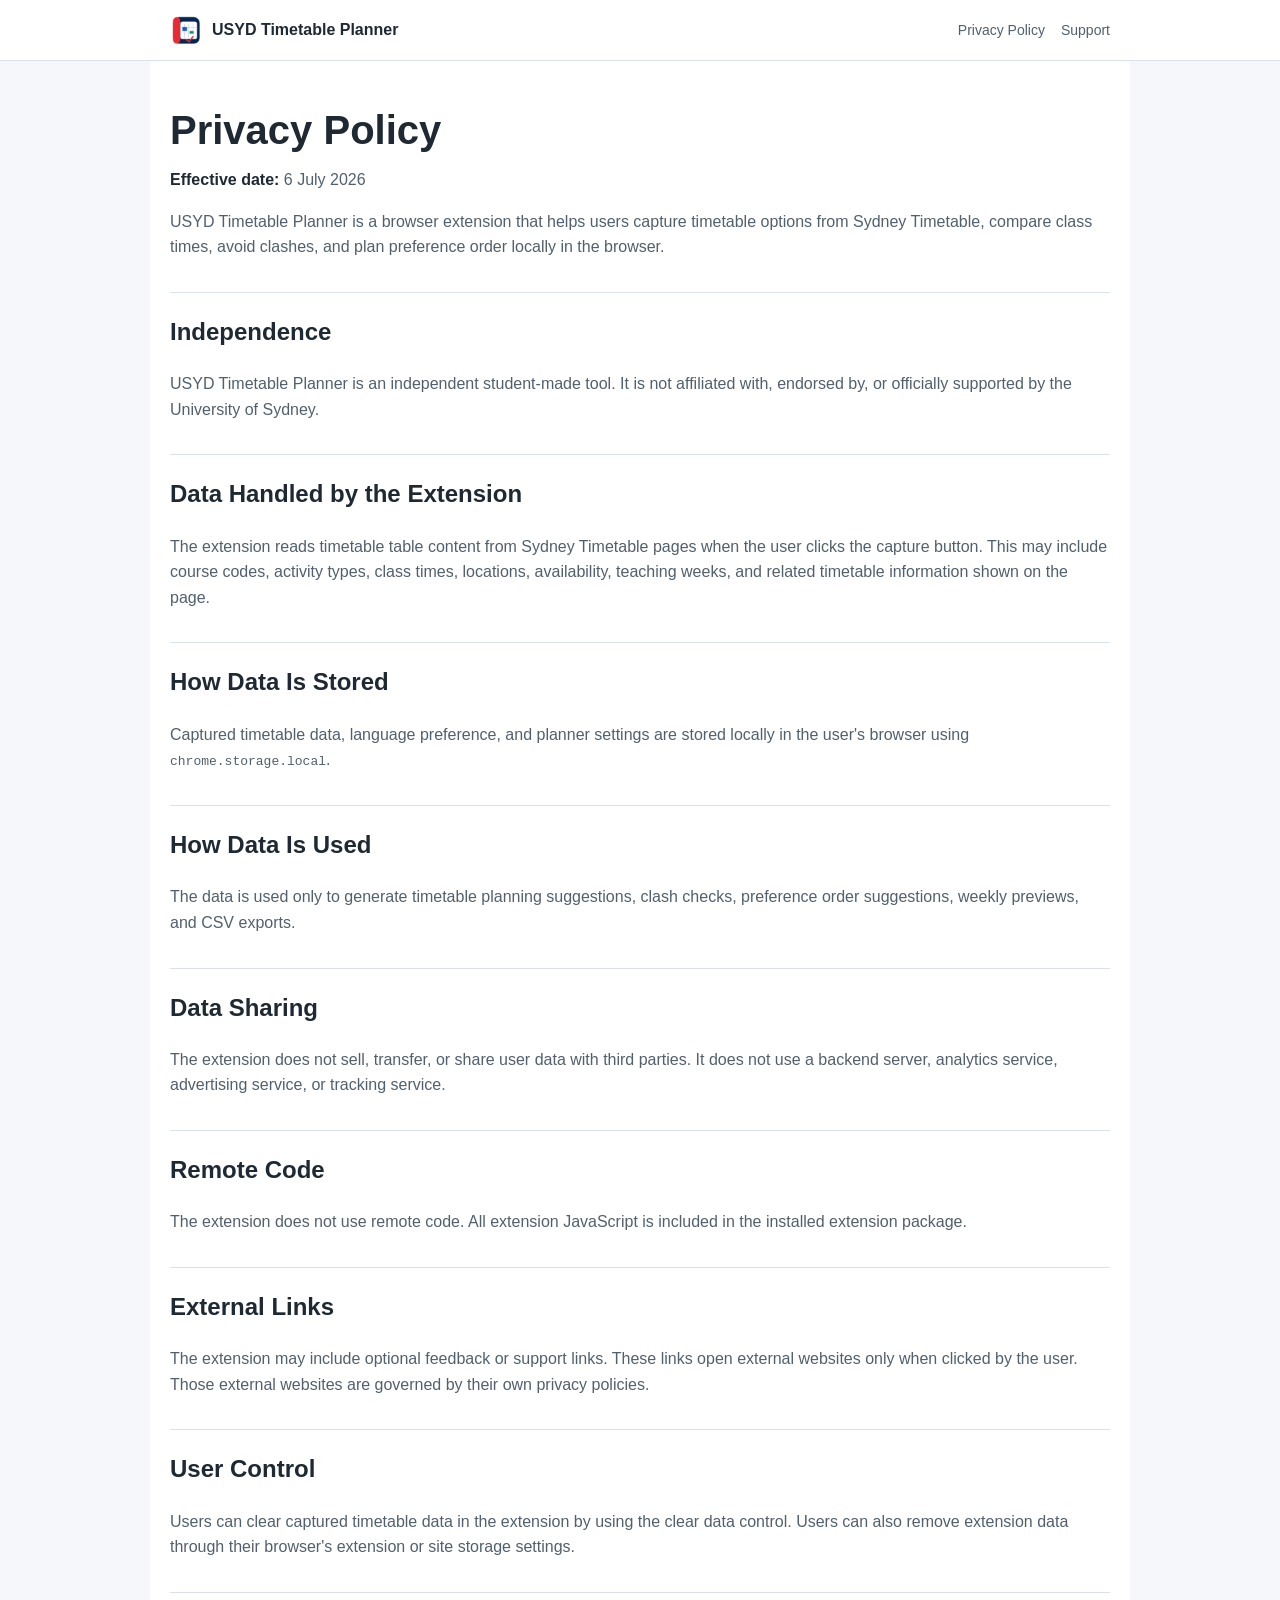
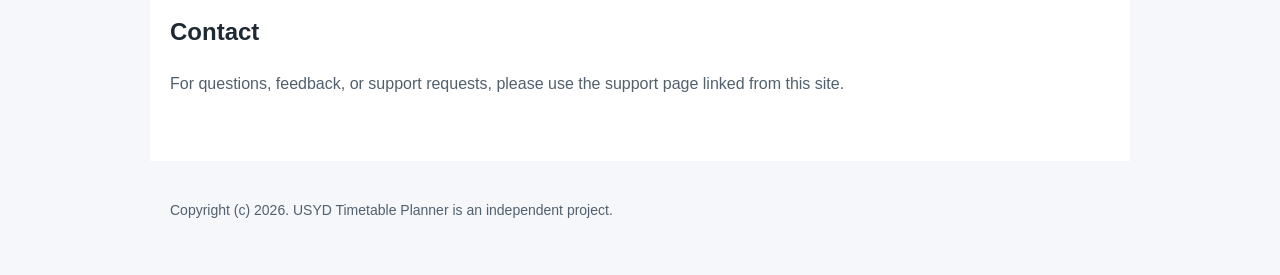
==== docs/privacy.html @ c4a8401a "Add public site pages" ====
<!DOCTYPE html>
<html lang="en">
<head>
  <meta charset="UTF-8" />
  <meta name="viewport" content="width=device-width, initial-scale=1" />
  <title>Privacy Policy | USYD Timetable Planner</title>
  <meta name="description" content="Privacy policy for the USYD Timetable Planner browser extension." />
  <link rel="stylesheet" href="styles.css" />
</head>
<body>
  <header class="site-header">
    <nav class="nav" aria-label="Primary navigation">
      <a class="brand" href="index.html">
        <img src="../assets/icons/icon48.png" alt="" />
        <span>USYD Timetable Planner</span>
      </a>
      <div class="nav-links">
        <a href="privacy.html">Privacy Policy</a>
        <a href="support.html">Support</a>
      </div>
    </nav>
  </header>

  <main class="content">
    <h1>Privacy Policy</h1>
    <p><strong>Effective date:</strong> 6 July 2026</p>

    <p>USYD Timetable Planner is a browser extension that helps users capture timetable options from Sydney Timetable, compare class times, avoid clashes, and plan preference order locally in the browser.</p>

    <h2>Independence</h2>
    <p>USYD Timetable Planner is an independent student-made tool. It is not affiliated with, endorsed by, or officially supported by the University of Sydney.</p>

    <h2>Data Handled by the Extension</h2>
    <p>The extension reads timetable table content from Sydney Timetable pages when the user clicks the capture button. This may include course codes, activity types, class times, locations, availability, teaching weeks, and related timetable information shown on the page.</p>

    <h2>How Data Is Stored</h2>
    <p>Captured timetable data, language preference, and planner settings are stored locally in the user's browser using <code>chrome.storage.local</code>.</p>

    <h2>How Data Is Used</h2>
    <p>The data is used only to generate timetable planning suggestions, clash checks, preference order suggestions, weekly previews, and CSV exports.</p>

    <h2>Data Sharing</h2>
    <p>The extension does not sell, transfer, or share user data with third parties. It does not use a backend server, analytics service, advertising service, or tracking service.</p>

    <h2>Remote Code</h2>
    <p>The extension does not use remote code. All extension JavaScript is included in the installed extension package.</p>

    <h2>External Links</h2>
    <p>The extension may include optional feedback or support links. These links open external websites only when clicked by the user. Those external websites are governed by their own privacy policies.</p>

    <h2>User Control</h2>
    <p>Users can clear captured timetable data in the extension by using the clear data control. Users can also remove extension data through their browser's extension or site storage settings.</p>

    <h2>Contact</h2>
    <p>For questions, feedback, or support requests, please use the support page linked from this site.</p>
  </main>

  <footer class="site-footer">
    <p>Copyright (c) 2026. USYD Timetable Planner is an independent project.</p>
  </footer>
</body>
</html>
---- docs/styles.css ----
:root {
  color-scheme: light;
  --ink: #1f2933;
  --muted: #52606d;
  --line: #d9e2ec;
  --paper: #ffffff;
  --soft: #f5f7fa;
  --brand: #a6192e;
  --brand-dark: #7f1222;
  --accent: #006c67;
}

* {
  box-sizing: border-box;
}

body {
  margin: 0;
  font-family: Arial, Helvetica, sans-serif;
  color: var(--ink);
  background: var(--soft);
  line-height: 1.6;
}

a {
  color: var(--brand);
}

.site-header {
  background: var(--paper);
  border-bottom: 1px solid var(--line);
}

.nav {
  display: flex;
  align-items: center;
  justify-content: space-between;
  max-width: 980px;
  margin: 0 auto;
  padding: 14px 20px;
  gap: 16px;
}

.brand {
  display: flex;
  align-items: center;
  gap: 10px;
  font-weight: 700;
  color: var(--ink);
  text-decoration: none;
}

.brand img {
  width: 32px;
  height: 32px;
}

.nav-links {
  display: flex;
  align-items: center;
  gap: 16px;
  font-size: 14px;
}

.nav-links a {
  color: var(--muted);
  text-decoration: none;
}

.nav-links a:hover {
  color: var(--brand);
}

.hero {
  background: linear-gradient(135deg, #ffffff 0%, #f8d7dd 55%, #d8f0ec 100%);
  border-bottom: 1px solid var(--line);
}

.hero-inner,
.content {
  max-width: 980px;
  margin: 0 auto;
  padding: 48px 20px;
}

.hero h1,
.content h1 {
  margin: 0 0 14px;
  font-size: clamp(32px, 6vw, 56px);
  line-height: 1.05;
  letter-spacing: 0;
}

.hero p {
  max-width: 680px;
  margin: 0 0 20px;
  color: var(--muted);
  font-size: 18px;
}

.actions {
  display: flex;
  flex-wrap: wrap;
  gap: 12px;
  margin-top: 24px;
}

.button {
  display: inline-flex;
  align-items: center;
  justify-content: center;
  min-height: 42px;
  padding: 10px 16px;
  border: 1px solid var(--brand);
  border-radius: 6px;
  background: var(--brand);
  color: #ffffff;
  font-weight: 700;
  text-decoration: none;
}

.button.secondary {
  background: #ffffff;
  color: var(--brand);
}

.grid {
  display: grid;
  grid-template-columns: repeat(3, minmax(0, 1fr));
  gap: 16px;
  margin-top: 28px;
}

.card {
  background: var(--paper);
  border: 1px solid var(--line);
  border-radius: 8px;
  padding: 18px;
}

.card h2,
.card h3 {
  margin-top: 0;
}

.notice {
  background: #fff8e6;
  border: 1px solid #f0cf74;
  border-radius: 8px;
  padding: 16px;
  margin: 24px 0;
}

.content {
  background: var(--paper);
}

.content h1 {
  font-size: 40px;
}

.content h2 {
  margin-top: 32px;
  padding-top: 20px;
  border-top: 1px solid var(--line);
}

.content p,
.content li {
  color: var(--muted);
}

.content strong {
  color: var(--ink);
}

.site-footer {
  max-width: 980px;
  margin: 0 auto;
  padding: 24px 20px 40px;
  color: var(--muted);
  font-size: 14px;
}

@media (max-width: 720px) {
  .nav {
    align-items: flex-start;
    flex-direction: column;
  }

  .nav-links {
    flex-wrap: wrap;
  }

  .hero-inner,
  .content {
    padding: 34px 16px;
  }

  .grid {
    grid-template-columns: 1fr;
  }
}
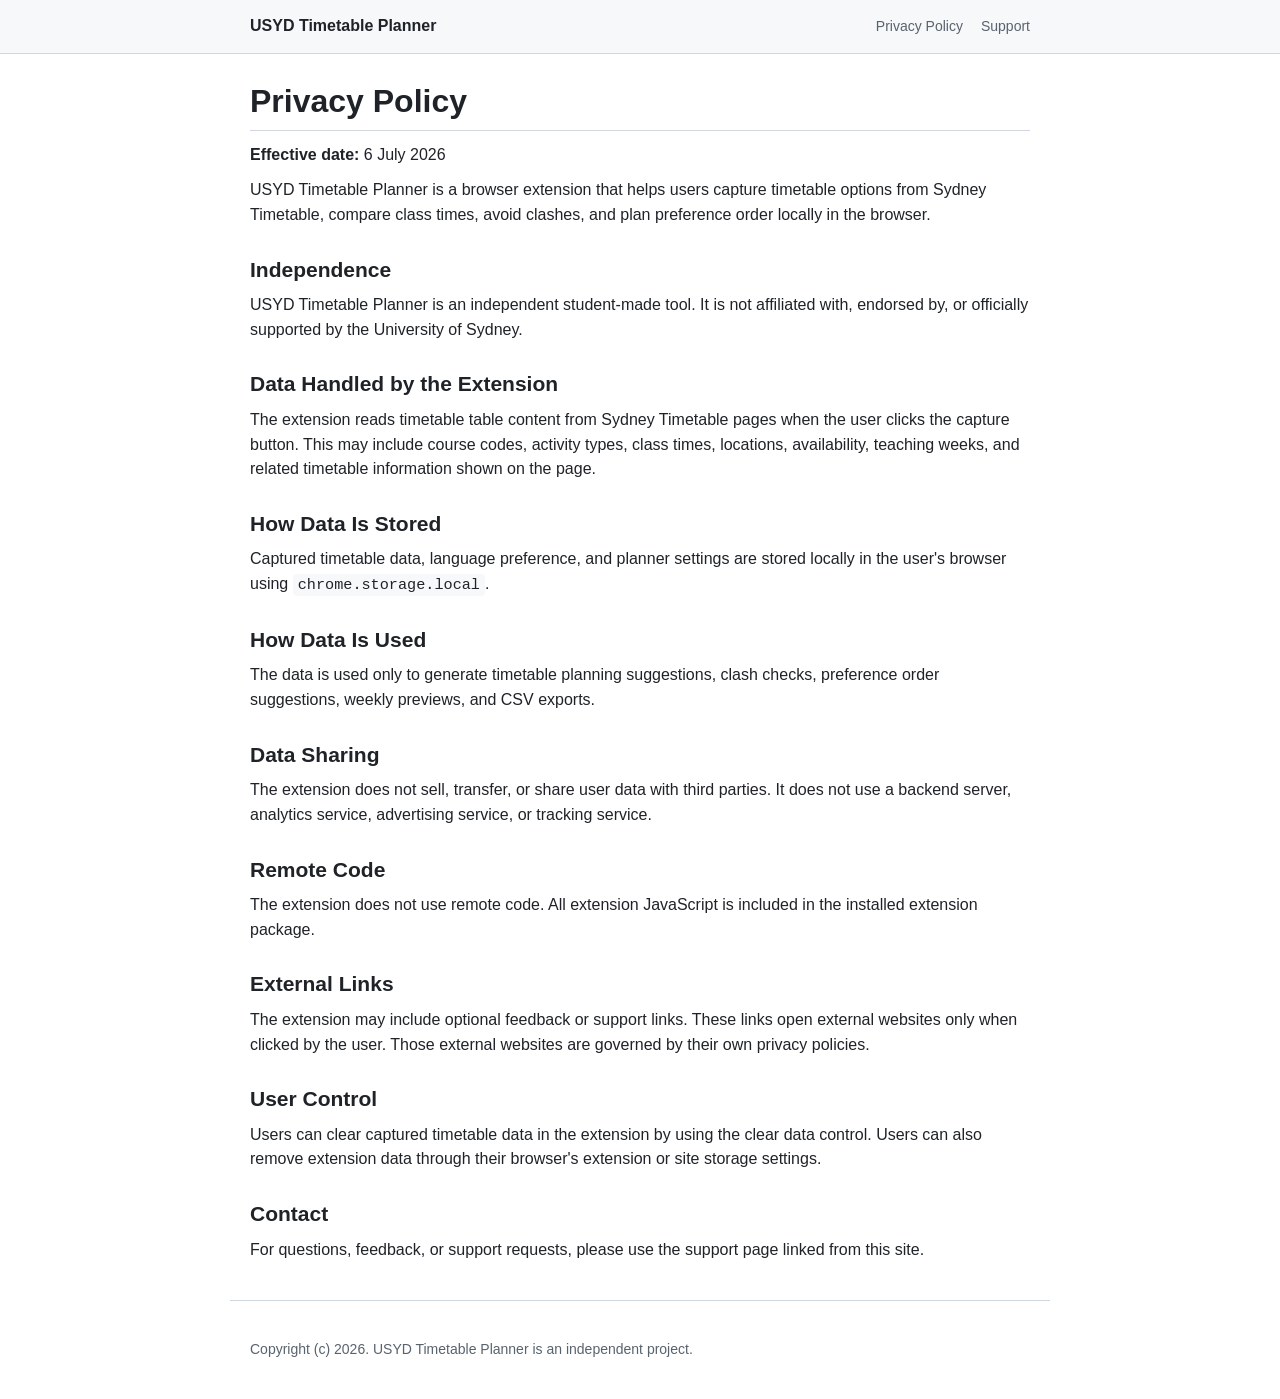
==== commit 85b20a71: "Simplify public site pages" ====
--- a/docs/privacy.html
+++ b/docs/privacy.html
@@ -10,10 +10,7 @@
 <body>
   <header class="site-header">
     <nav class="nav" aria-label="Primary navigation">
-      <a class="brand" href="index.html">
-        <img src="../assets/icons/icon48.png" alt="" />
-        <span>USYD Timetable Planner</span>
-      </a>
+      <a class="brand" href="index.html">USYD Timetable Planner</a>
       <div class="nav-links">
         <a href="privacy.html">Privacy Policy</a>
         <a href="support.html">Support</a>
@@ -21,7 +18,7 @@
     </nav>
   </header>
 
-  <main class="content">
+  <main>
     <h1>Privacy Policy</h1>
     <p><strong>Effective date:</strong> 6 July 2026</p>
 
--- a/docs/styles.css
+++ b/docs/styles.css
@@ -1,13 +1,11 @@
 :root {
   color-scheme: light;
-  --ink: #1f2933;
-  --muted: #52606d;
-  --line: #d9e2ec;
-  --paper: #ffffff;
-  --soft: #f5f7fa;
-  --brand: #a6192e;
-  --brand-dark: #7f1222;
-  --accent: #006c67;
+  --text: #1f2328;
+  --muted: #59636e;
+  --border: #d0d7de;
+  --background: #ffffff;
+  --soft: #f6f8fa;
+  --link: #0969da;
 }
 
 * {
@@ -16,188 +14,143 @@
 
 body {
   margin: 0;
-  font-family: Arial, Helvetica, sans-serif;
-  color: var(--ink);
-  background: var(--soft);
-  line-height: 1.6;
+  font-family: -apple-system, BlinkMacSystemFont, "Segoe UI", Arial, sans-serif;
+  font-size: 16px;
+  line-height: 1.55;
+  color: var(--text);
+  background: var(--background);
 }
 
 a {
-  color: var(--brand);
+  color: var(--link);
+  text-decoration: none;
+}
+
+a:hover {
+  text-decoration: underline;
 }
 
 .site-header {
-  background: var(--paper);
-  border-bottom: 1px solid var(--line);
+  border-bottom: 1px solid var(--border);
+  background: var(--soft);
 }
 
 .nav {
+  max-width: 820px;
+  margin: 0 auto;
+  padding: 14px 20px;
   display: flex;
   align-items: center;
   justify-content: space-between;
-  max-width: 980px;
-  margin: 0 auto;
-  padding: 14px 20px;
   gap: 16px;
 }
 
 .brand {
-  display: flex;
-  align-items: center;
-  gap: 10px;
-  font-weight: 700;
-  color: var(--ink);
+  color: var(--text);
+  font-weight: 600;
   text-decoration: none;
-}
-
-.brand img {
-  width: 32px;
-  height: 32px;
 }
 
 .nav-links {
   display: flex;
-  align-items: center;
-  gap: 16px;
+  gap: 18px;
   font-size: 14px;
 }
 
 .nav-links a {
   color: var(--muted);
-  text-decoration: none;
 }
 
-.nav-links a:hover {
-  color: var(--brand);
+main,
+.site-footer {
+  max-width: 820px;
+  margin: 0 auto;
+  padding: 28px 20px;
 }
 
-.hero {
-  background: linear-gradient(135deg, #ffffff 0%, #f8d7dd 55%, #d8f0ec 100%);
-  border-bottom: 1px solid var(--line);
+.site-footer {
+  border-top: 1px solid var(--border);
+  color: var(--muted);
+  font-size: 14px;
 }
 
-.hero-inner,
-.content {
-  max-width: 980px;
-  margin: 0 auto;
-  padding: 48px 20px;
+h1 {
+  margin: 0 0 12px;
+  padding-bottom: 10px;
+  border-bottom: 1px solid var(--border);
+  font-size: 32px;
+  line-height: 1.2;
 }
 
-.hero h1,
-.content h1 {
-  margin: 0 0 14px;
-  font-size: clamp(32px, 6vw, 56px);
-  line-height: 1.05;
-  letter-spacing: 0;
+h2 {
+  margin: 28px 0 8px;
+  font-size: 21px;
+  line-height: 1.3;
 }
 
-.hero p {
-  max-width: 680px;
-  margin: 0 0 20px;
+p {
+  margin: 10px 0;
+}
+
+ul,
+ol {
+  margin: 10px 0 16px;
+  padding-left: 24px;
+}
+
+li {
+  margin: 6px 0;
+}
+
+code {
+  padding: 2px 5px;
+  border-radius: 4px;
+  background: var(--soft);
+  font-family: ui-monospace, SFMono-Regular, Consolas, "Liberation Mono", monospace;
+  font-size: 0.95em;
+}
+
+.lead {
   color: var(--muted);
   font-size: 18px;
 }
 
-.actions {
-  display: flex;
-  flex-wrap: wrap;
-  gap: 12px;
-  margin-top: 24px;
+.note {
+  margin: 18px 0;
+  padding: 12px 14px;
+  border: 1px solid var(--border);
+  border-radius: 6px;
+  background: var(--soft);
 }
 
 .button {
-  display: inline-flex;
-  align-items: center;
-  justify-content: center;
-  min-height: 42px;
-  padding: 10px 16px;
-  border: 1px solid var(--brand);
+  display: inline-block;
+  margin-top: 6px;
+  padding: 8px 12px;
+  border: 1px solid var(--border);
   border-radius: 6px;
-  background: var(--brand);
-  color: #ffffff;
-  font-weight: 700;
-  text-decoration: none;
+  background: var(--soft);
+  color: var(--text);
+  font-weight: 600;
 }
 
-.button.secondary {
-  background: #ffffff;
-  color: var(--brand);
+.button:hover {
+  text-decoration: none;
+  background: #eef1f4;
 }
 
-.grid {
-  display: grid;
-  grid-template-columns: repeat(3, minmax(0, 1fr));
-  gap: 16px;
-  margin-top: 28px;
-}
-
-.card {
-  background: var(--paper);
-  border: 1px solid var(--line);
-  border-radius: 8px;
-  padding: 18px;
-}
-
-.card h2,
-.card h3 {
-  margin-top: 0;
-}
-
-.notice {
-  background: #fff8e6;
-  border: 1px solid #f0cf74;
-  border-radius: 8px;
-  padding: 16px;
-  margin: 24px 0;
-}
-
-.content {
-  background: var(--paper);
-}
-
-.content h1 {
-  font-size: 40px;
-}
-
-.content h2 {
-  margin-top: 32px;
-  padding-top: 20px;
-  border-top: 1px solid var(--line);
-}
-
-.content p,
-.content li {
-  color: var(--muted);
-}
-
-.content strong {
-  color: var(--ink);
-}
-
-.site-footer {
-  max-width: 980px;
-  margin: 0 auto;
-  padding: 24px 20px 40px;
-  color: var(--muted);
-  font-size: 14px;
-}
-
-@media (max-width: 720px) {
+@media (max-width: 640px) {
   .nav {
     align-items: flex-start;
     flex-direction: column;
   }
 
-  .nav-links {
-    flex-wrap: wrap;
+  main,
+  .site-footer {
+    padding: 22px 16px;
   }
 
-  .hero-inner,
-  .content {
-    padding: 34px 16px;
-  }
-
-  .grid {
-    grid-template-columns: 1fr;
+  h1 {
+    font-size: 28px;
   }
 }
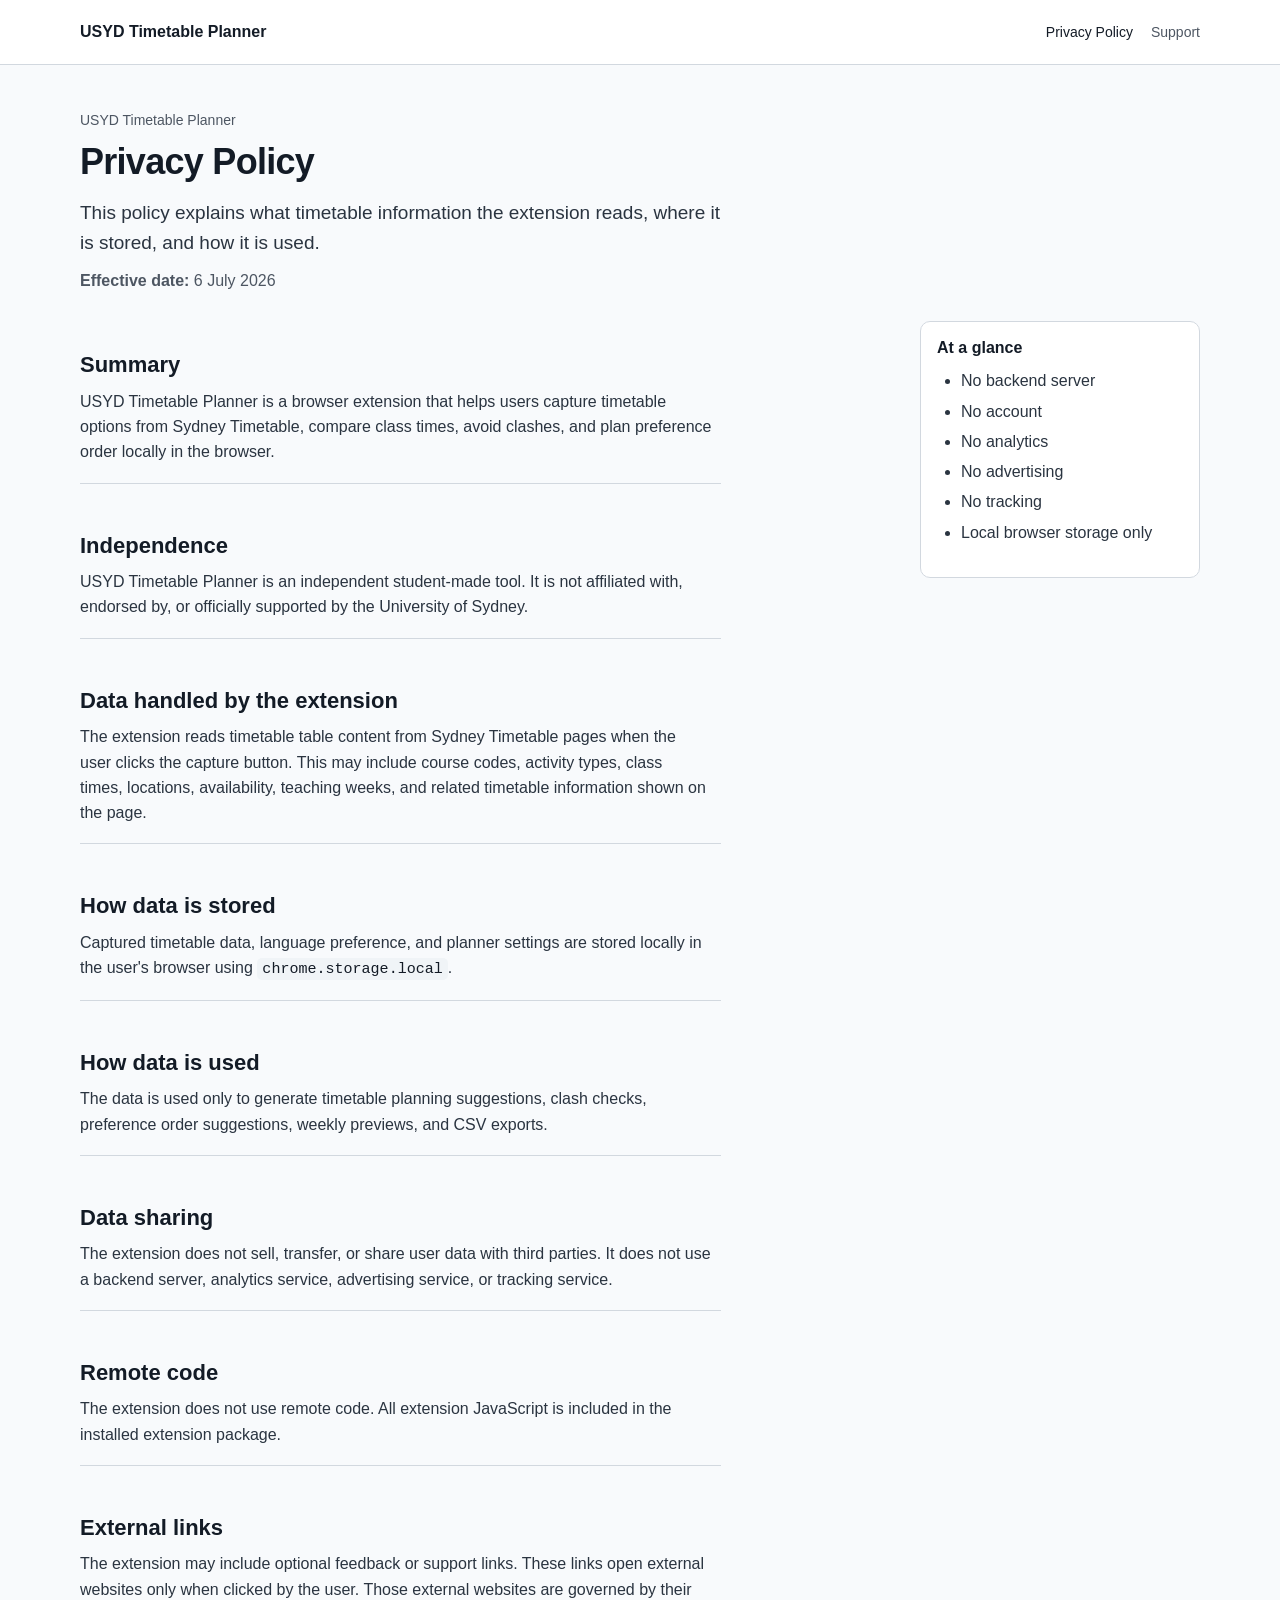
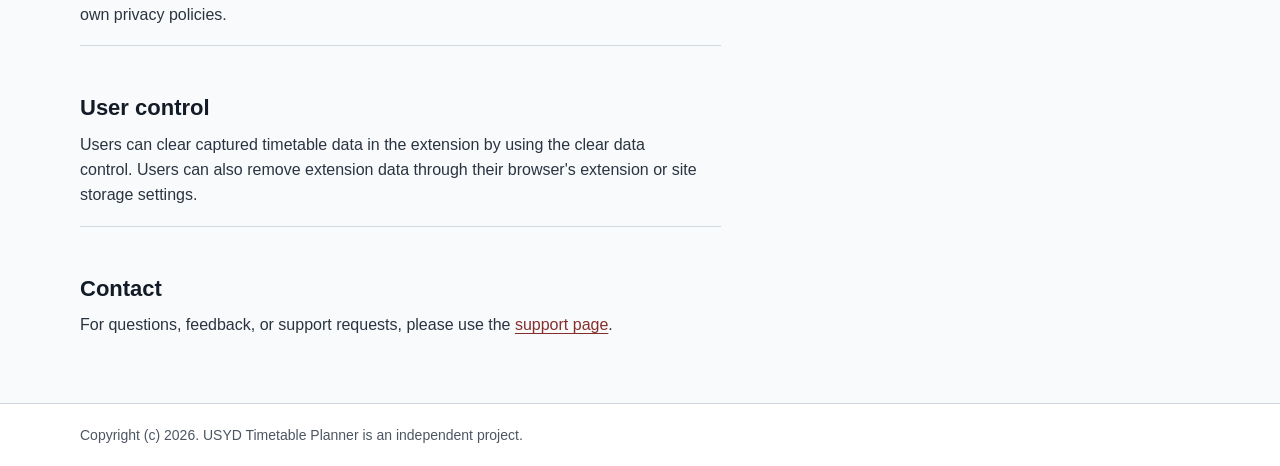
==== commit fcd9112c: "Refine public site design" ====
--- a/docs/privacy.html
+++ b/docs/privacy.html
@@ -5,55 +5,96 @@
   <meta name="viewport" content="width=device-width, initial-scale=1" />
   <title>Privacy Policy | USYD Timetable Planner</title>
   <meta name="description" content="Privacy policy for the USYD Timetable Planner browser extension." />
-  <link rel="stylesheet" href="styles.css" />
+  <link rel="stylesheet" href="styles.css?v=20260706-site2" />
 </head>
 <body>
   <header class="site-header">
     <nav class="nav" aria-label="Primary navigation">
       <a class="brand" href="index.html">USYD Timetable Planner</a>
       <div class="nav-links">
-        <a href="privacy.html">Privacy Policy</a>
+        <a href="privacy.html" aria-current="page">Privacy Policy</a>
         <a href="support.html">Support</a>
       </div>
     </nav>
   </header>
 
-  <main>
-    <h1>Privacy Policy</h1>
-    <p><strong>Effective date:</strong> 6 July 2026</p>
+  <main class="page">
+    <section class="intro">
+      <p class="page-label">USYD Timetable Planner</p>
+      <h1>Privacy Policy</h1>
+      <p class="lead">This policy explains what timetable information the extension reads, where it is stored, and how it is used.</p>
+      <p class="muted"><strong>Effective date:</strong> 6 July 2026</p>
+    </section>
 
-    <p>USYD Timetable Planner is a browser extension that helps users capture timetable options from Sydney Timetable, compare class times, avoid clashes, and plan preference order locally in the browser.</p>
+    <div class="doc-layout">
+      <article class="doc-body">
+        <section>
+          <h2>Summary</h2>
+          <p>USYD Timetable Planner is a browser extension that helps users capture timetable options from Sydney Timetable, compare class times, avoid clashes, and plan preference order locally in the browser.</p>
+        </section>
 
-    <h2>Independence</h2>
-    <p>USYD Timetable Planner is an independent student-made tool. It is not affiliated with, endorsed by, or officially supported by the University of Sydney.</p>
+        <section>
+          <h2>Independence</h2>
+          <p>USYD Timetable Planner is an independent student-made tool. It is not affiliated with, endorsed by, or officially supported by the University of Sydney.</p>
+        </section>
 
-    <h2>Data Handled by the Extension</h2>
-    <p>The extension reads timetable table content from Sydney Timetable pages when the user clicks the capture button. This may include course codes, activity types, class times, locations, availability, teaching weeks, and related timetable information shown on the page.</p>
+        <section>
+          <h2>Data handled by the extension</h2>
+          <p>The extension reads timetable table content from Sydney Timetable pages when the user clicks the capture button. This may include course codes, activity types, class times, locations, availability, teaching weeks, and related timetable information shown on the page.</p>
+        </section>
 
-    <h2>How Data Is Stored</h2>
-    <p>Captured timetable data, language preference, and planner settings are stored locally in the user's browser using <code>chrome.storage.local</code>.</p>
+        <section>
+          <h2>How data is stored</h2>
+          <p>Captured timetable data, language preference, and planner settings are stored locally in the user's browser using <code>chrome.storage.local</code>.</p>
+        </section>
 
-    <h2>How Data Is Used</h2>
-    <p>The data is used only to generate timetable planning suggestions, clash checks, preference order suggestions, weekly previews, and CSV exports.</p>
+        <section>
+          <h2>How data is used</h2>
+          <p>The data is used only to generate timetable planning suggestions, clash checks, preference order suggestions, weekly previews, and CSV exports.</p>
+        </section>
 
-    <h2>Data Sharing</h2>
-    <p>The extension does not sell, transfer, or share user data with third parties. It does not use a backend server, analytics service, advertising service, or tracking service.</p>
+        <section>
+          <h2>Data sharing</h2>
+          <p>The extension does not sell, transfer, or share user data with third parties. It does not use a backend server, analytics service, advertising service, or tracking service.</p>
+        </section>
 
-    <h2>Remote Code</h2>
-    <p>The extension does not use remote code. All extension JavaScript is included in the installed extension package.</p>
+        <section>
+          <h2>Remote code</h2>
+          <p>The extension does not use remote code. All extension JavaScript is included in the installed extension package.</p>
+        </section>
 
-    <h2>External Links</h2>
-    <p>The extension may include optional feedback or support links. These links open external websites only when clicked by the user. Those external websites are governed by their own privacy policies.</p>
+        <section>
+          <h2>External links</h2>
+          <p>The extension may include optional feedback or support links. These links open external websites only when clicked by the user. Those external websites are governed by their own privacy policies.</p>
+        </section>
 
-    <h2>User Control</h2>
-    <p>Users can clear captured timetable data in the extension by using the clear data control. Users can also remove extension data through their browser's extension or site storage settings.</p>
+        <section>
+          <h2>User control</h2>
+          <p>Users can clear captured timetable data in the extension by using the clear data control. Users can also remove extension data through their browser's extension or site storage settings.</p>
+        </section>
 
-    <h2>Contact</h2>
-    <p>For questions, feedback, or support requests, please use the support page linked from this site.</p>
+        <section>
+          <h2>Contact</h2>
+          <p>For questions, feedback, or support requests, please use the <a href="support.html">support page</a>.</p>
+        </section>
+      </article>
+
+      <aside class="summary" aria-label="Privacy summary">
+        <h2>At a glance</h2>
+        <ul>
+          <li>No backend server</li>
+          <li>No account</li>
+          <li>No analytics</li>
+          <li>No advertising</li>
+          <li>No tracking</li>
+          <li>Local browser storage only</li>
+        </ul>
+      </aside>
+    </div>
   </main>
 
   <footer class="site-footer">
-    <p>Copyright (c) 2026. USYD Timetable Planner is an independent project.</p>
+    <div class="footer-inner">Copyright (c) 2026. USYD Timetable Planner is an independent project.</div>
   </footer>
 </body>
 </html>
--- a/docs/styles.css
+++ b/docs/styles.css
@@ -1,156 +1,341 @@
 :root {
   color-scheme: light;
-  --text: #1f2328;
-  --muted: #59636e;
-  --border: #d0d7de;
-  --background: #ffffff;
-  --soft: #f6f8fa;
-  --link: #0969da;
+  --bg: oklch(98.4% 0.004 250);
+  --surface: oklch(100% 0 0);
+  --surface-muted: oklch(96.5% 0.006 250);
+  --ink: oklch(22% 0.025 255);
+  --text: oklch(32% 0.025 255);
+  --muted: oklch(45% 0.022 255);
+  --border: oklch(88% 0.012 250);
+  --accent: oklch(43% 0.12 25);
+  --accent-muted: oklch(95% 0.025 25);
+  --info: oklch(94.5% 0.025 220);
+  --radius: 10px;
+  --measure: 72ch;
 }
 
 * {
   box-sizing: border-box;
 }
 
+html {
+  background: var(--bg);
+}
+
 body {
   margin: 0;
-  font-family: -apple-system, BlinkMacSystemFont, "Segoe UI", Arial, sans-serif;
+  font-family: -apple-system, BlinkMacSystemFont, "Segoe UI", Roboto, Arial, sans-serif;
   font-size: 16px;
-  line-height: 1.55;
+  line-height: 1.58;
   color: var(--text);
-  background: var(--background);
+  background: var(--bg);
 }
 
 a {
-  color: var(--link);
-  text-decoration: none;
+  color: var(--accent);
+  text-decoration-thickness: 1px;
+  text-underline-offset: 3px;
 }
 
 a:hover {
-  text-decoration: underline;
+  text-decoration-thickness: 2px;
+}
+
+a:focus-visible,
+.button:focus-visible {
+  outline: 3px solid oklch(72% 0.12 25 / 0.45);
+  outline-offset: 3px;
 }
 
 .site-header {
+  position: sticky;
+  top: 0;
+  z-index: 10;
   border-bottom: 1px solid var(--border);
-  background: var(--soft);
+  background: oklch(100% 0 0 / 0.94);
+  backdrop-filter: blur(10px);
 }
 
 .nav {
-  max-width: 820px;
+  width: min(1120px, calc(100% - 32px));
   margin: 0 auto;
-  padding: 14px 20px;
+  min-height: 64px;
   display: flex;
   align-items: center;
   justify-content: space-between;
-  gap: 16px;
+  gap: 24px;
 }
 
 .brand {
-  color: var(--text);
-  font-weight: 600;
+  color: var(--ink);
+  font-weight: 700;
+  text-decoration: none;
+}
+
+.brand:hover {
   text-decoration: none;
 }
 
 .nav-links {
   display: flex;
+  align-items: center;
   gap: 18px;
   font-size: 14px;
 }
 
 .nav-links a {
   color: var(--muted);
-}
-
-main,
-.site-footer {
-  max-width: 820px;
+  text-decoration: none;
+}
+
+.nav-links a[aria-current="page"],
+.nav-links a:hover {
+  color: var(--ink);
+}
+
+.page {
+  width: min(1120px, calc(100% - 32px));
   margin: 0 auto;
-  padding: 28px 20px;
+  padding: 44px 0 56px;
+}
+
+.intro {
+  max-width: var(--measure);
+  margin-bottom: 28px;
+}
+
+.page-label {
+  margin: 0 0 8px;
+  color: var(--muted);
+  font-size: 14px;
+}
+
+h1,
+h2,
+h3 {
+  color: var(--ink);
+  line-height: 1.25;
+  text-wrap: balance;
+}
+
+h1 {
+  margin: 0;
+  font-size: 36px;
+  letter-spacing: -0.02em;
+}
+
+h2 {
+  margin: 30px 0 8px;
+  font-size: 22px;
+}
+
+h3 {
+  margin: 20px 0 6px;
+  font-size: 17px;
+}
+
+p {
+  max-width: var(--measure);
+  margin: 10px 0;
+  text-wrap: pretty;
+}
+
+.lead {
+  margin-top: 14px;
+  color: var(--text);
+  font-size: 19px;
+}
+
+.muted {
+  color: var(--muted);
+}
+
+.actions {
+  display: flex;
+  flex-wrap: wrap;
+  gap: 10px;
+  margin-top: 20px;
+}
+
+.button {
+  display: inline-flex;
+  align-items: center;
+  min-height: 40px;
+  padding: 8px 13px;
+  border: 1px solid var(--accent);
+  border-radius: 7px;
+  background: var(--accent);
+  color: white;
+  font-weight: 650;
+  text-decoration: none;
+}
+
+.button.secondary {
+  border-color: var(--border);
+  background: var(--surface);
+  color: var(--ink);
+}
+
+.button:hover {
+  text-decoration: none;
+}
+
+.notice {
+  max-width: var(--measure);
+  margin: 22px 0;
+  padding: 14px 16px;
+  border: 1px solid var(--border);
+  border-radius: var(--radius);
+  background: var(--accent-muted);
+}
+
+.panel {
+  max-width: var(--measure);
+  margin: 18px 0;
+  padding: 18px;
+  border: 1px solid var(--border);
+  border-radius: var(--radius);
+  background: var(--surface);
+}
+
+.facts {
+  display: grid;
+  max-width: var(--measure);
+  margin: 22px 0;
+  border: 1px solid var(--border);
+  border-radius: var(--radius);
+  overflow: hidden;
+  background: var(--surface);
+}
+
+.fact-row {
+  display: grid;
+  grid-template-columns: 180px 1fr;
+  gap: 18px;
+  padding: 13px 16px;
+  border-top: 1px solid var(--border);
+}
+
+.fact-row:first-child {
+  border-top: 0;
+}
+
+.fact-row dt {
+  color: var(--ink);
+  font-weight: 700;
+}
+
+.fact-row dd {
+  margin: 0;
+  color: var(--text);
+}
+
+.doc-layout {
+  display: grid;
+  grid-template-columns: minmax(0, 1fr) 280px;
+  gap: 40px;
+  align-items: start;
+}
+
+.doc-body {
+  min-width: 0;
+}
+
+.doc-body section {
+  max-width: var(--measure);
+  padding-top: 18px;
+  margin-top: 18px;
+  border-top: 1px solid var(--border);
+}
+
+.doc-body section:first-of-type {
+  padding-top: 0;
+  margin-top: 0;
+  border-top: 0;
+}
+
+.summary {
+  position: sticky;
+  top: 88px;
+  padding: 16px;
+  border: 1px solid var(--border);
+  border-radius: var(--radius);
+  background: var(--surface);
+}
+
+.summary h2 {
+  margin: 0 0 10px;
+  font-size: 16px;
+}
+
+ul,
+ol {
+  max-width: var(--measure);
+  margin: 10px 0 16px;
+  padding-left: 24px;
+}
+
+li {
+  margin: 5px 0;
+}
+
+code {
+  padding: 2px 5px;
+  border-radius: 5px;
+  background: var(--surface-muted);
+  color: var(--ink);
+  font-family: ui-monospace, SFMono-Regular, Consolas, "Liberation Mono", monospace;
+  font-size: 0.94em;
 }
 
 .site-footer {
   border-top: 1px solid var(--border);
+  background: var(--surface);
+}
+
+.footer-inner {
+  width: min(1120px, calc(100% - 32px));
+  margin: 0 auto;
+  padding: 20px 0;
   color: var(--muted);
   font-size: 14px;
 }
 
-h1 {
-  margin: 0 0 12px;
-  padding-bottom: 10px;
-  border-bottom: 1px solid var(--border);
-  font-size: 32px;
-  line-height: 1.2;
-}
-
-h2 {
-  margin: 28px 0 8px;
-  font-size: 21px;
-  line-height: 1.3;
-}
-
-p {
-  margin: 10px 0;
-}
-
-ul,
-ol {
-  margin: 10px 0 16px;
-  padding-left: 24px;
-}
-
-li {
-  margin: 6px 0;
-}
-
-code {
-  padding: 2px 5px;
-  border-radius: 4px;
-  background: var(--soft);
-  font-family: ui-monospace, SFMono-Regular, Consolas, "Liberation Mono", monospace;
-  font-size: 0.95em;
-}
-
-.lead {
-  color: var(--muted);
-  font-size: 18px;
-}
-
-.note {
-  margin: 18px 0;
-  padding: 12px 14px;
-  border: 1px solid var(--border);
-  border-radius: 6px;
-  background: var(--soft);
-}
-
-.button {
-  display: inline-block;
-  margin-top: 6px;
-  padding: 8px 12px;
-  border: 1px solid var(--border);
-  border-radius: 6px;
-  background: var(--soft);
-  color: var(--text);
-  font-weight: 600;
-}
-
-.button:hover {
-  text-decoration: none;
-  background: #eef1f4;
+@media (max-width: 860px) {
+  .doc-layout {
+    grid-template-columns: 1fr;
+    gap: 20px;
+  }
+
+  .summary {
+    position: static;
+    order: -1;
+  }
 }
 
 @media (max-width: 640px) {
   .nav {
     align-items: flex-start;
     flex-direction: column;
-  }
-
-  main,
-  .site-footer {
-    padding: 22px 16px;
+    justify-content: center;
+    padding: 12px 0;
+    gap: 8px;
+  }
+
+  .page {
+    padding-top: 30px;
   }
 
   h1 {
-    font-size: 28px;
-  }
-}
+    font-size: 30px;
+  }
+
+  .lead {
+    font-size: 17px;
+  }
+
+  .fact-row {
+    grid-template-columns: 1fr;
+    gap: 4px;
+  }
+}
